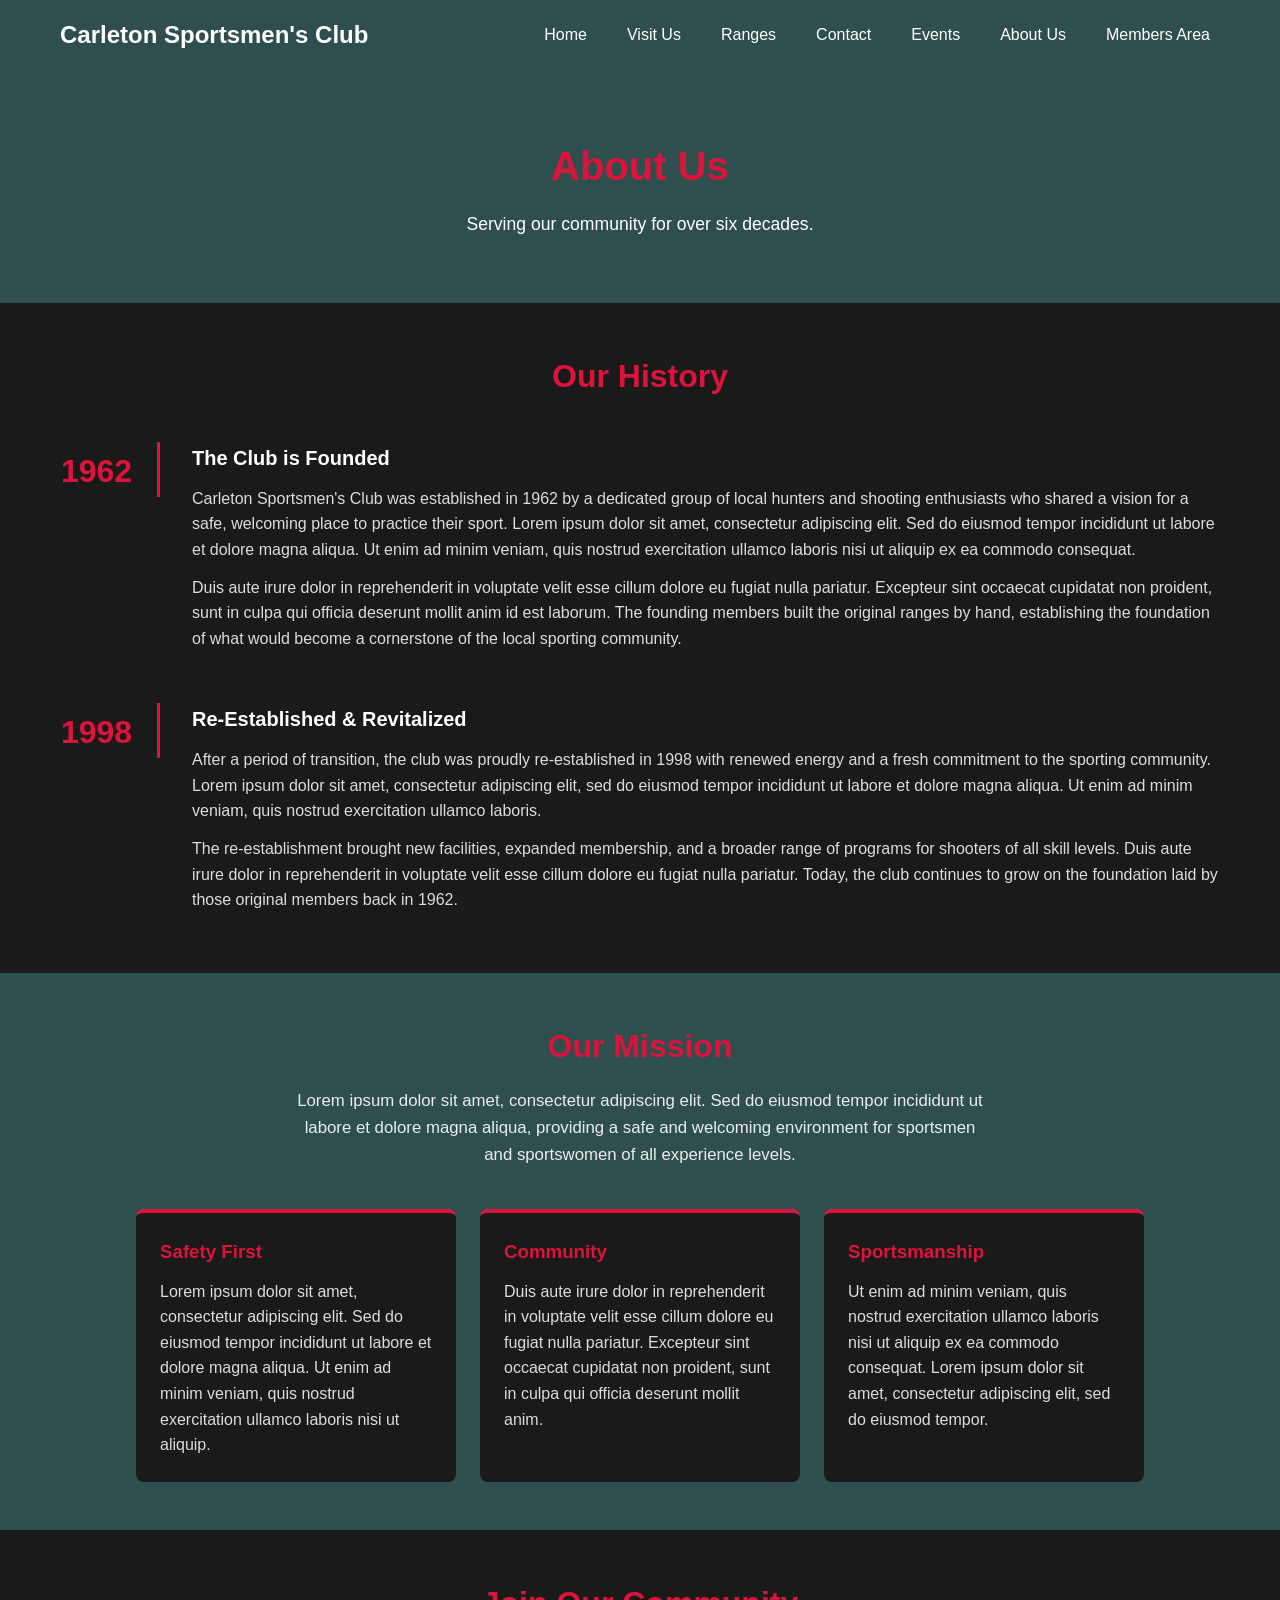
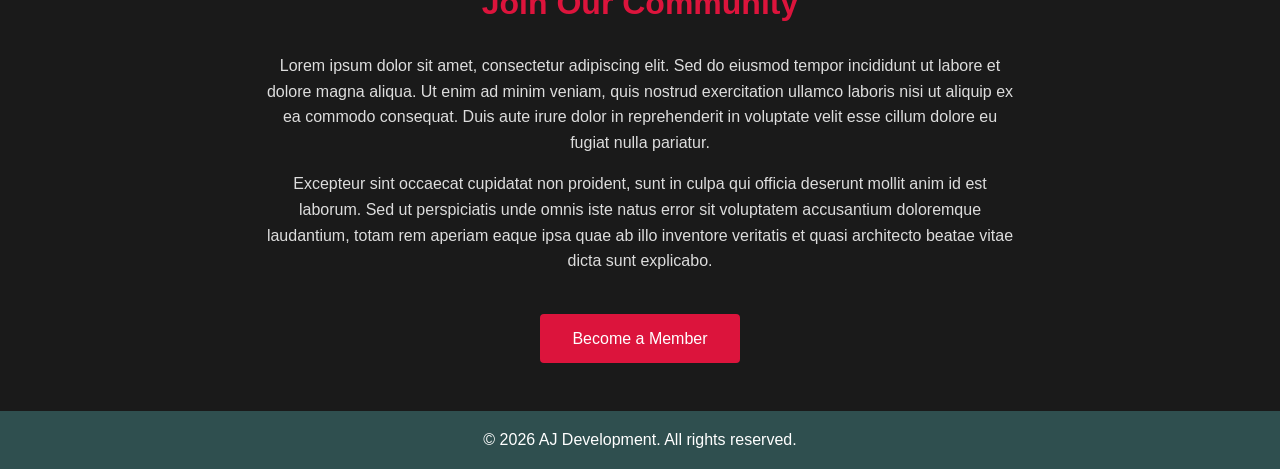
==== about.html @ b00ff653 "Adds About_Us page" ====
<!DOCTYPE html>
<html lang="en">
<head>
    <meta charset="UTF-8">
    <meta name="viewport" content="width=device-width, initial-scale=1.0">
    <title>Carleton Sportsmen's Club - About Us</title>
    <link rel="stylesheet" href="styles.css">
</head>
<body>
    <header>
        <nav>
            <div class="container">
                <h1><a href="index.html">Carleton Sportsmen's Club</a></h1>
                <button class="hamburger" aria-label="Toggle menu">
                    <span></span>
                    <span></span>
                    <span></span>
                </button>
                <ul>
                    <li><a href="index.html">Home</a></li>
                    <li><a href="index.html#visit">Visit Us</a></li>
                    <li><a href="index.html#ranges">Ranges</a></li>
                    <li><a href="index.html#contact">Contact</a></li>
                    <li><a href="events.html">Events</a></li>
                    <li><a href="about.html">About Us</a></li>
                    <li><a href="members.html">Members Area</a></li>
                </ul>
            </div>
        </nav>
    </header>

    <main>
        <section class="about-page-hero">
            <div class="container">
                <h2>About Us</h2>
                <p>Serving our community for over six decades.</p>
            </div>
        </section>

        <section class="about-page-history">
            <div class="container">
                <h2>Our History</h2>
                <div class="about-page-timeline">
                    <div class="timeline-entry">
                        <div class="timeline-year">1962</div>
                        <div class="timeline-content">
                            <h3>The Club is Founded</h3>
                            <p>Carleton Sportsmen's Club was established in 1962 by a dedicated group of local hunters and shooting enthusiasts who shared a vision for a safe, welcoming place to practice their sport. Lorem ipsum dolor sit amet, consectetur adipiscing elit. Sed do eiusmod tempor incididunt ut labore et dolore magna aliqua. Ut enim ad minim veniam, quis nostrud exercitation ullamco laboris nisi ut aliquip ex ea commodo consequat.</p>
                            <p>Duis aute irure dolor in reprehenderit in voluptate velit esse cillum dolore eu fugiat nulla pariatur. Excepteur sint occaecat cupidatat non proident, sunt in culpa qui officia deserunt mollit anim id est laborum. The founding members built the original ranges by hand, establishing the foundation of what would become a cornerstone of the local sporting community.</p>
                        </div>
                    </div>
                    <div class="timeline-entry">
                        <div class="timeline-year">1998</div>
                        <div class="timeline-content">
                            <h3>Re-Established &amp; Revitalized</h3>
                            <p>After a period of transition, the club was proudly re-established in 1998 with renewed energy and a fresh commitment to the sporting community. Lorem ipsum dolor sit amet, consectetur adipiscing elit, sed do eiusmod tempor incididunt ut labore et dolore magna aliqua. Ut enim ad minim veniam, quis nostrud exercitation ullamco laboris.</p>
                            <p>The re-establishment brought new facilities, expanded membership, and a broader range of programs for shooters of all skill levels. Duis aute irure dolor in reprehenderit in voluptate velit esse cillum dolore eu fugiat nulla pariatur. Today, the club continues to grow on the foundation laid by those original members back in 1962.</p>
                        </div>
                    </div>
                </div>
            </div>
        </section>

        <section class="about-page-mission">
            <div class="container">
                <h2>Our Mission</h2>
                <p class="about-page-lead">Lorem ipsum dolor sit amet, consectetur adipiscing elit. Sed do eiusmod tempor incididunt ut labore et dolore magna aliqua, providing a safe and welcoming environment for sportsmen and sportswomen of all experience levels.</p>
                <div class="about-page-values">
                    <div class="value-card">
                        <h3>Safety First</h3>
                        <p>Lorem ipsum dolor sit amet, consectetur adipiscing elit. Sed do eiusmod tempor incididunt ut labore et dolore magna aliqua. Ut enim ad minim veniam, quis nostrud exercitation ullamco laboris nisi ut aliquip.</p>
                    </div>
                    <div class="value-card">
                        <h3>Community</h3>
                        <p>Duis aute irure dolor in reprehenderit in voluptate velit esse cillum dolore eu fugiat nulla pariatur. Excepteur sint occaecat cupidatat non proident, sunt in culpa qui officia deserunt mollit anim.</p>
                    </div>
                    <div class="value-card">
                        <h3>Sportsmanship</h3>
                        <p>Ut enim ad minim veniam, quis nostrud exercitation ullamco laboris nisi ut aliquip ex ea commodo consequat. Lorem ipsum dolor sit amet, consectetur adipiscing elit, sed do eiusmod tempor.</p>
                    </div>
                </div>
            </div>
        </section>

        <section class="about-page-community">
            <div class="container">
                <h2>Join Our Community</h2>
                <p>Lorem ipsum dolor sit amet, consectetur adipiscing elit. Sed do eiusmod tempor incididunt ut labore et dolore magna aliqua. Ut enim ad minim veniam, quis nostrud exercitation ullamco laboris nisi ut aliquip ex ea commodo consequat. Duis aute irure dolor in reprehenderit in voluptate velit esse cillum dolore eu fugiat nulla pariatur.</p>
                <p>Excepteur sint occaecat cupidatat non proident, sunt in culpa qui officia deserunt mollit anim id est laborum. Sed ut perspiciatis unde omnis iste natus error sit voluptatem accusantium doloremque laudantium, totam rem aperiam eaque ipsa quae ab illo inventore veritatis et quasi architecto beatae vitae dicta sunt explicabo.</p>
                <a href="members.html" class="about-page-cta">Become a Member</a>
            </div>
        </section>
    </main>

    <footer>
        <div class="container">
            <p>&copy; 2026 AJ Development. All rights reserved.</p>
        </div>
    </footer>

    <script src="script.js"></script>
</body>
</html>
---- styles.css ----
/* CSS Variables for Theme Colors */
:root {
    --color-primary: #dc143c;
    --color-dark-bg: #1a1a1a;
    --color-secondary-bg: #2f4f4f;
    --color-text-light: #ffffff;
    --color-text-dark: #333333;
    --color-border: #555;
    --color-border-light: #ccc;
    --color-dark: #000;
    --color-dark-hover: #b22222;
}

/* Reset and base styles */
* {
    margin: 0;
    padding: 0;
    box-sizing: border-box;
}

body {
    font-family: Arial, sans-serif;
    line-height: 1.6;
    color: var(--color-text-light);
    background-color: var(--color-dark-bg);
}

.container {
    max-width: 1200px;
    margin: 0 auto;
    padding: 0 20px;
}

/* Header and Navigation */
header {
    background-color: var(--color-secondary-bg);
    color: var(--color-text-light);
    padding: 1rem 0;
}

nav .container {
    display: flex;
    justify-content: space-between;
    align-items: center;
}

nav h1 {
    font-size: 1.5rem;
}

nav h1 a {
    color: var(--color-text-light);
    text-decoration: none;
}

.hamburger {
    display: none;
    flex-direction: column;
    background: none;
    border: none;
    cursor: pointer;
    padding: 5px;
}

.hamburger span {
    width: 25px;
    height: 3px;
    background-color: var(--color-text-light);
    margin: 3px 0;
    transition: 0.3s;
}

nav ul {
    list-style: none;
    display: flex;
}

nav ul li {
    margin-left: 20px;
}

nav ul li a {
    color: var(--color-text-light);
    text-decoration: none;
    padding: 5px 10px;
    transition: background-color 0.3s;
    border-radius: 15px;
}

nav ul li a:hover {
    background-color: var(--color-primary);
}

/* Hero Section */
.hero {
    overflow: hidden;
    padding: 0;
    text-align: center;
    color: var(--color-text-light);
}

.hero h2 {
    font-size: 2rem;
    margin-bottom: 0.5rem;
}

.hero h3 {
    font-size: 1.5rem;
    margin-bottom: 1rem;
}

.hero p {
    margin-bottom: 1rem;
}

.hero-image {
    display: block;
    width: 100vw;
    max-width: none;
    margin-left: 50%;
    transform: translateX(-50%);
    height: 80vh;
    object-fit: cover;
}

@media (max-width: 768px) {
    .hero-image {
        height: 280px;
    }
}

/* About Section */
.about {
    padding: 2rem 0;
    text-align: center;
    background-color: var(--color-dark-bg);
}

.about h2 {
    margin-bottom: 1rem;
    color: var(--color-primary);
}

.about p {
    margin-bottom: 1rem;
}

.about-images {
    display: flex;
    justify-content: center;
    gap: 20px;
    margin-top: 1rem;
}

.about-images img {
    width: 200px;
    height: 200px;
    object-fit: cover;
    border-radius: 50%;
}

/* Visit Section */
.location {
    padding: 2rem 0;
}

.location h2 {
    text-align: center;
    margin-bottom: 2rem;
    color: var(--color-primary);
}

.location-row {
    display: flex;
    align-items: stretch;
    gap: 20px;
}

.location-text,
.location-map {
    flex: 1;
}

.location-text {
    display: flex;
    flex-direction: column;
    justify-content: center;
    color: var(--color-text-light);
    padding: 20px;
}

.location-text p {
    margin: 0;
    line-height: 1.5;
}

.location-text img {
    width: 100%;
    height: auto;
    border-radius: 8px;
}

.location-map {
    height: 320px;
    border-radius: 8px;
    overflow: hidden;
    background-color: var(--color-dark);
}

.location-map iframe {
    display: block;
    width: 100%;
    height: 100%;
    border: 0;
}

@media (max-width: 768px) {
    .location-map {
        height: 260px;
    }
}

/* Leagues Section */
.leagues {
    background-color: var(--color-secondary-bg);
    padding: 2rem 0;
    text-align: center;
    color: var(--color-text-light);
}

.leagues h2 {
    margin-bottom: 1rem;
}

.leagues p {
    margin-bottom: 1rem;
}

.leagues img {
    max-width: 100%;
    height: auto;
}

/* Ranges Section */
.ranges {
    padding: 2rem 0;
    background-color: var(--color-dark-bg);
}

.ranges .container {
    max-width: 1200px;
}

.ranges h2 {
    text-align: center;
    color: var(--color-primary);
}

.range-subtitle {
    margin-bottom: 2rem;
}

.range-item {
    display: flex;
    align-items: center;
    margin-bottom: 0rem;
    gap: 20px;
}

.range-item.flipped {
    flex-direction: row-reverse;
}

.range-item img {
    width: 600px;
    height: 400px;
    object-fit: cover;
}

.range-text {
    width: 50%;
    padding: 0 20px;
}

.range-text h3 {
    margin-bottom: 0.5rem;
    color: var(--color-primary);
}

.range-text p {
    color: var(--color-text-light);
    margin-bottom: 0.75rem;
}

.hours-list {
    list-style: disc inside;
    margin: 0;
    padding-left: 1rem;
    color: var(--color-text-light);
}

.hours-list li {
    margin-bottom: 0.25rem;
}

/* Events Section */
.events {
    background-color: var(--color-secondary-bg);
    padding: 2rem 0;
    color: var(--color-text-light);
}

.events .container {
    max-width: 1200px;
}

.events h2 {
    text-align: center;
    margin-bottom: 2rem;
    color: var(--color-primary);
}

.event-card {
    display: flex;
    align-items: center;
    margin-bottom: 2rem;
    gap: 20px;
    background-color: var(--color-dark-bg);
    padding: 20px;
    border-radius: 8px;
}

.event-card img {
    width: 400px;
    height: 400px;
    object-fit: cover;
    border-radius: 8px;
}

.event-details {
    flex: 1;
}

.event-details h3 {
    margin-bottom: 0.5rem;
    color: var(--color-primary);
}

.event-details p {
    margin-bottom: 1rem;
    color: var(--color-text-light);
}

.event-details ul {
    list-style: disc inside;
    margin: 0;
    padding-left: 1rem;
    color: var(--color-text-light);
}

.event-details li {
    margin-bottom: 0.25rem;
}

/* Contact Section */
.contact {
    padding: 2rem 0;
    background-color: var(--color-dark-bg);
}

.contact .container {
    max-width: 1200px;
}

.contact h2 {
    text-align: center;
    margin-bottom: 2rem;
    color: var(--color-primary);
}

.contact-table {
    width: 100%;
    border-collapse: collapse;
    background-color: var(--color-secondary-bg);
    color: var(--color-text-light);
    margin-bottom: 2rem;
}

.contact-table th, .contact-table td {
    padding: 12px;
    text-align: left;
    border-bottom: 1px solid var(--color-border);
}

.contact-table th {
    background-color: var(--color-primary);
    color: var(--color-text-light);
}

.contact p {
    text-align: center;
    margin-bottom: 0.5rem;
    color: var(--color-text-light);
}

.contact a {
    color: var(--color-primary);
    text-decoration: none;
}

.contact a:hover {
    text-decoration: underline;
}

/* Footer */
footer {
    background-color: var(--color-secondary-bg);
    color: var(--color-text-light);
    text-align: center;
    padding: 1rem 0;
}

/* Login Section */
.login {
    padding: 2rem 0;
    background-color: var(--color-dark-bg);
    text-align: center;
}

.login h2 {
    margin-bottom: 1rem;
    color: var(--color-primary);
}

.login p {
    margin-bottom: 1rem;
    color: var(--color-text-light);
}

.login form {
    max-width: 400px;
    margin: 0 auto;
    display: flex;
    flex-direction: column;
    gap: 10px;
}

.login label {
    text-align: left;
    color: var(--color-text-light);
}

.login input {
    padding: 10px;
    border: 1px solid var(--color-border-light);
    border-radius: 4px;
}

.login button {
    padding: 10px;
    background-color: var(--color-primary);
    color: var(--color-text-light);
    border: none;
    border-radius: 4px;
    cursor: pointer;
}

.login button:hover {
    background-color: var(--color-dark-hover);
}

/* Calendar Section */
.calendar-section {
    padding: 2rem 0;
    background-color: var(--color-secondary-bg);
    color: var(--color-text-light);
    text-align: center;
}

.calendar-section h2 {
    margin-bottom: 1rem;
    color: var(--color-primary);
}

.calendar-embed {
    width: 100%;
    min-height: 520px;
    border: 0;
    border-radius: 8px;
}

/* Member Info Section */
.member-info {
    padding: 2rem 0;
    background-color: var(--color-secondary-bg);
}

.member-info .container {
    max-width: 1200px;
}

.member-info h2 {
    text-align: center;
    margin-bottom: 2rem;
    color: var(--color-text-light);
}

.info-item {
    margin-bottom: 2rem;
    text-align: center;
}

.info-item h3 {
    margin-bottom: 0.5rem;
    color: var(--color-primary);
}

.info-item p {
    margin-bottom: 1rem;
    color: var(--color-text-light);
}

.info-item img {
    max-width: 100%;
    height: auto;
}

/* About Us Page */
.about-page-hero {
    padding: 4rem 0;
    text-align: center;
    background-color: var(--color-secondary-bg);
}

.about-page-hero h2 {
    font-size: 2.5rem;
    color: var(--color-primary);
    margin-bottom: 0.75rem;
}

.about-page-hero p {
    font-size: 1.1rem;
    color: var(--color-text-light);
}

.about-page-history {
    padding: 3rem 0;
    background-color: var(--color-dark-bg);
}

.about-page-history h2 {
    text-align: center;
    color: var(--color-primary);
    margin-bottom: 2.5rem;
    font-size: 2rem;
}

.about-page-timeline {
    display: flex;
    flex-direction: column;
    gap: 2.5rem;
}

.timeline-entry {
    display: flex;
    gap: 2rem;
    align-items: flex-start;
}

.timeline-year {
    flex-shrink: 0;
    width: 100px;
    font-size: 2rem;
    font-weight: bold;
    color: var(--color-primary);
    text-align: center;
    padding-top: 0.25rem;
    border-right: 3px solid var(--color-primary);
    padding-right: 1.5rem;
}

.timeline-content {
    flex: 1;
}

.timeline-content h3 {
    color: var(--color-text-light);
    margin-bottom: 0.75rem;
    font-size: 1.25rem;
}

.timeline-content p {
    color: var(--color-text-light);
    margin-bottom: 0.75rem;
    opacity: 0.85;
}

.about-page-mission {
    padding: 3rem 0;
    background-color: var(--color-secondary-bg);
    text-align: center;
}

.about-page-mission h2 {
    color: var(--color-primary);
    margin-bottom: 1rem;
    font-size: 2rem;
}

.about-page-lead {
    max-width: 700px;
    margin: 0 auto 2.5rem;
    color: var(--color-text-light);
    font-size: 1.05rem;
    opacity: 0.9;
}

.about-page-values {
    display: flex;
    gap: 1.5rem;
    justify-content: center;
}

.value-card {
    flex: 1;
    max-width: 320px;
    background-color: var(--color-dark-bg);
    padding: 1.5rem;
    border-radius: 8px;
    border-top: 4px solid var(--color-primary);
    text-align: left;
}

.value-card h3 {
    color: var(--color-primary);
    margin-bottom: 0.75rem;
}

.value-card p {
    color: var(--color-text-light);
    opacity: 0.85;
}

.about-page-community {
    padding: 3rem 0;
    background-color: var(--color-dark-bg);
    text-align: center;
}

.about-page-community h2 {
    color: var(--color-primary);
    margin-bottom: 1.5rem;
    font-size: 2rem;
}

.about-page-community p {
    max-width: 750px;
    margin: 0 auto 1rem;
    color: var(--color-text-light);
    opacity: 0.85;
}

.about-page-cta {
    display: inline-block;
    margin-top: 1.5rem;
    padding: 0.75rem 2rem;
    background-color: var(--color-primary);
    color: var(--color-text-light);
    text-decoration: none;
    border-radius: 4px;
    font-size: 1rem;
    transition: background-color 0.3s;
}

.about-page-cta:hover {
    background-color: var(--color-dark-hover);
}

@media (max-width: 768px) {
    .timeline-entry {
        flex-direction: column;
        gap: 0.75rem;
    }

    .timeline-year {
        width: auto;
        border-right: none;
        border-bottom: 3px solid var(--color-primary);
        padding-right: 0;
        padding-bottom: 0.5rem;
        text-align: left;
    }

    .about-page-values {
        flex-direction: column;
        align-items: center;
    }

    .value-card {
        max-width: 100%;
    }
}

/* Responsive Design */
@media (max-width: 768px) {
    nav .container {
        position: relative;
    }

    .hamburger {
        display: flex;
    }

    nav ul {
        position: absolute;
        top: 100%;
        left: 0;
        width: 100%;
        background-color: var(--color-secondary-bg);
        flex-direction: column;
        display: none;
        padding: 1rem 0;
        z-index: 10;
    }

    nav ul.show {
        display: flex;
    }

    nav ul li {
        margin: 0;
        text-align: center;
    }

    nav ul li a {
        display: block;
        padding: 10px;
    }

    .about-images {
        flex-direction: column;
        align-items: center;
    }

    .location-row {
        flex-direction: column;
    }

    .range-item {
        flex-direction: column;
        margin-bottom: 3rem;
    }

    .range-item.flipped {
        flex-direction: column;
    }

    .range-item img,
    .range-text {
        width: 100%;
    }

    .range-text {
        padding: 10px 0;
    }

    .event-card {
        flex-direction: column;
        text-align: center;
    }

    .event-card img {
        width: 100%;
        max-width: 400px;
        height: 400px;
    }
}
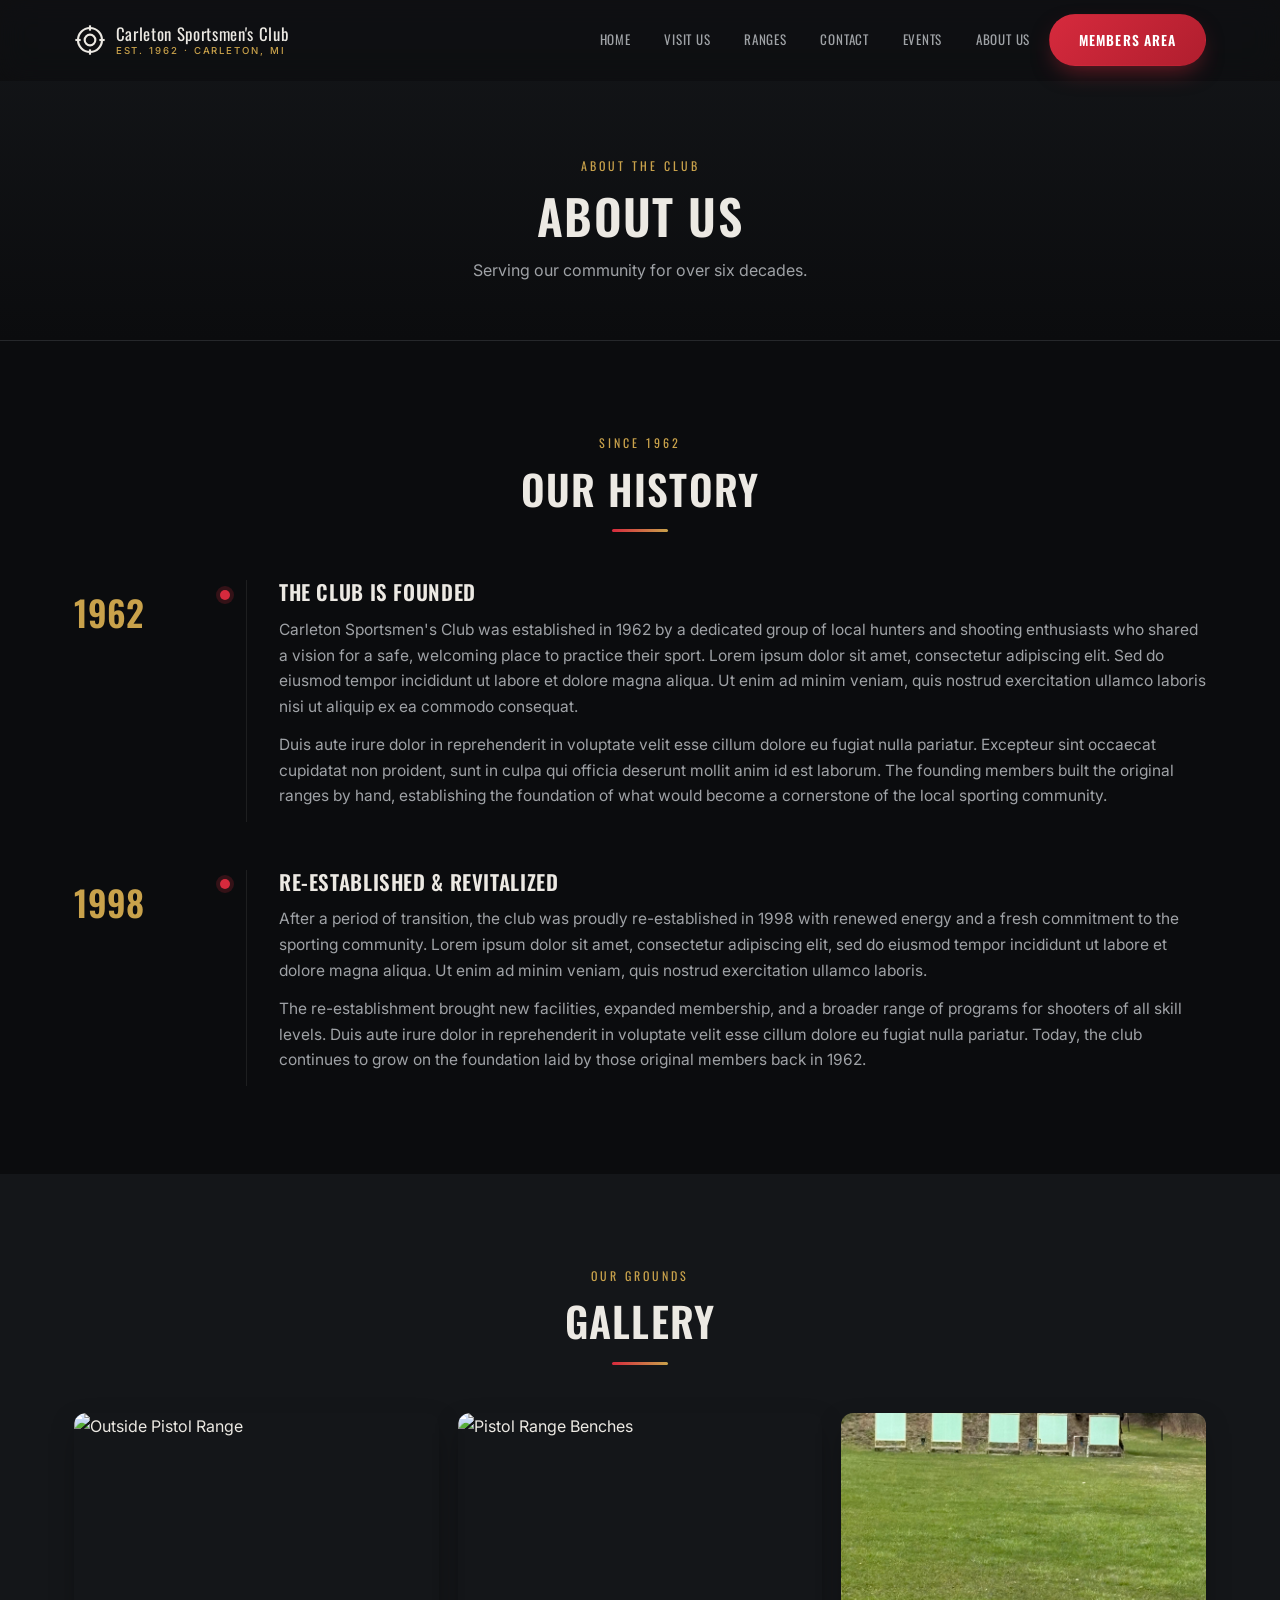
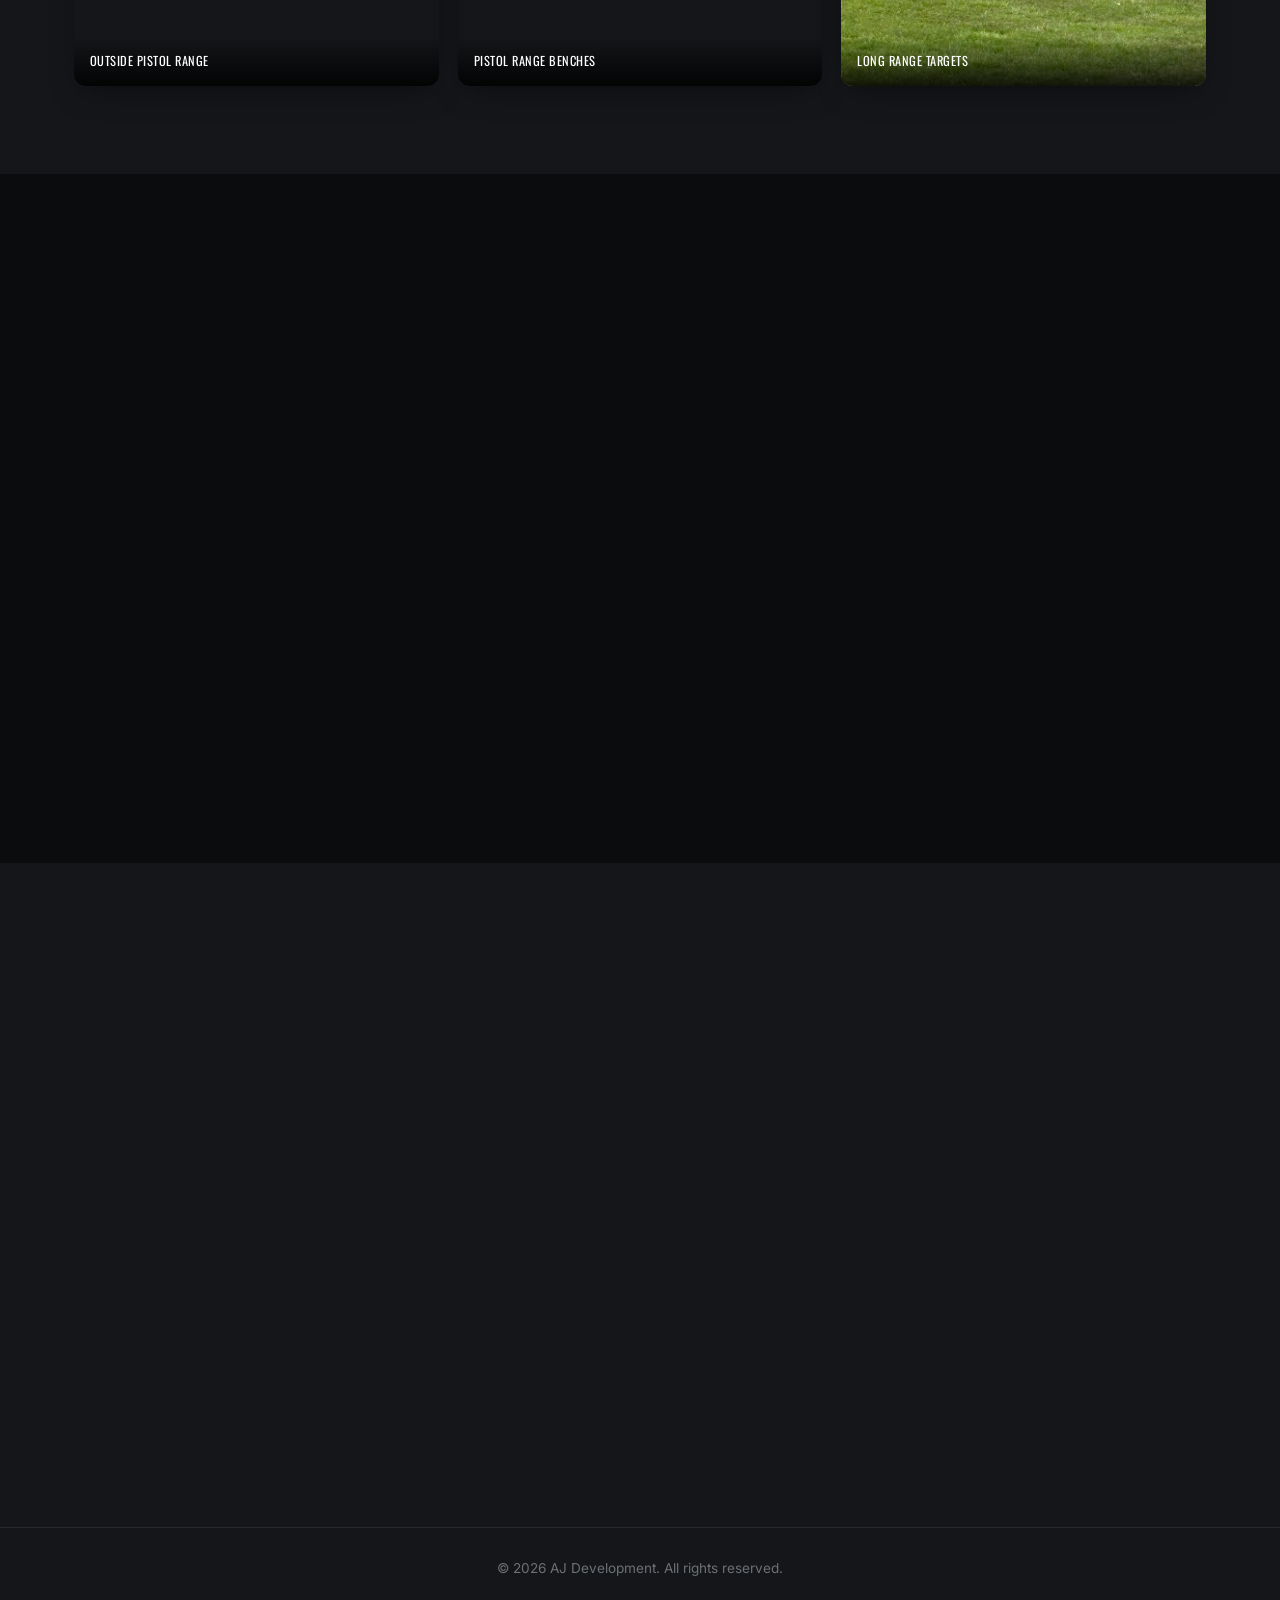
==== commit 49778e1e: "Revamp" ====
--- a/about.html
+++ b/about.html
@@ -4,13 +4,20 @@
     <meta charset="UTF-8">
     <meta name="viewport" content="width=device-width, initial-scale=1.0">
     <title>Carleton Sportsmen's Club - About Us</title>
+    <link rel="icon" href="data:image/svg+xml,%3Csvg xmlns='http://www.w3.org/2000/svg' viewBox='0 0 24 24' fill='none' stroke='%23c9a24b' stroke-width='2'%3E%3Ccircle cx='12' cy='12' r='9'/%3E%3Ccircle cx='12' cy='12' r='4'/%3E%3Cline x1='12' y1='1' x2='12' y2='5'/%3E%3Cline x1='12' y1='19' x2='12' y2='23'/%3E%3Cline x1='1' y1='12' x2='5' y2='12'/%3E%3Cline x1='19' y1='12' x2='23' y2='12'/%3E%3C/svg%3E">
+    <link rel="preconnect" href="https://fonts.googleapis.com">
+    <link rel="preconnect" href="https://fonts.gstatic.com" crossorigin>
+    <link href="https://fonts.googleapis.com/css2?family=Oswald:wght@500;600;700&family=Inter:wght@400;500;600&display=swap" rel="stylesheet">
     <link rel="stylesheet" href="styles.css">
 </head>
 <body>
     <header>
         <nav>
             <div class="container">
-                <h1><a href="index.html">Carleton Sportsmen's Club</a></h1>
+                <a class="brand" href="index.html">
+                    <svg viewBox="0 0 24 24" fill="none" stroke="currentColor" stroke-width="1.6"><circle cx="12" cy="12" r="9"/><circle cx="12" cy="12" r="4"/><line x1="12" y1="1" x2="12" y2="5"/><line x1="12" y1="19" x2="12" y2="23"/><line x1="1" y1="12" x2="5" y2="12"/><line x1="19" y1="12" x2="23" y2="12"/></svg>
+                    <span class="brand-text">Carleton Sportsmen's Club<small>Est. 1962 &middot; Carleton, MI</small></span>
+                </a>
                 <button class="hamburger" aria-label="Toggle menu">
                     <span></span>
                     <span></span>
@@ -23,25 +30,31 @@
                     <li><a href="index.html#contact">Contact</a></li>
                     <li><a href="events.html">Events</a></li>
                     <li><a href="about.html">About Us</a></li>
-                    <li><a href="members.html">Members Area</a></li>
+                    <li><a href="members.html" class="btn btn--primary">Members Area</a></li>
                 </ul>
             </div>
         </nav>
+        <div class="nav-backdrop"></div>
     </header>
 
     <main>
-        <section class="about-page-hero">
+        <section class="page-hero">
             <div class="container">
+                <span class="eyebrow">About The Club</span>
                 <h2>About Us</h2>
                 <p>Serving our community for over six decades.</p>
             </div>
         </section>
 
-        <section class="about-page-history">
+        <section class="section">
             <div class="container">
-                <h2>Our History</h2>
-                <div class="about-page-timeline">
-                    <div class="timeline-entry">
+                <div class="section-head reveal">
+                    <span class="eyebrow">Since 1962</span>
+                    <h2>Our History</h2>
+                    <div class="rule"></div>
+                </div>
+                <div class="timeline">
+                    <div class="timeline-entry reveal">
                         <div class="timeline-year">1962</div>
                         <div class="timeline-content">
                             <h3>The Club is Founded</h3>
@@ -49,7 +62,7 @@
                             <p>Duis aute irure dolor in reprehenderit in voluptate velit esse cillum dolore eu fugiat nulla pariatur. Excepteur sint occaecat cupidatat non proident, sunt in culpa qui officia deserunt mollit anim id est laborum. The founding members built the original ranges by hand, establishing the foundation of what would become a cornerstone of the local sporting community.</p>
                         </div>
                     </div>
-                    <div class="timeline-entry">
+                    <div class="timeline-entry reveal">
                         <div class="timeline-year">1998</div>
                         <div class="timeline-content">
                             <h3>Re-Established &amp; Revitalized</h3>
@@ -61,11 +74,39 @@
             </div>
         </section>
 
-        <section class="about-page-mission">
+        <section class="section section--alt">
             <div class="container">
-                <h2>Our Mission</h2>
-                <p class="about-page-lead">Lorem ipsum dolor sit amet, consectetur adipiscing elit. Sed do eiusmod tempor incididunt ut labore et dolore magna aliqua, providing a safe and welcoming environment for sportsmen and sportswomen of all experience levels.</p>
-                <div class="about-page-values">
+                <div class="section-head reveal">
+                    <span class="eyebrow">Our Grounds</span>
+                    <h2>Gallery</h2>
+                    <div class="rule"></div>
+                </div>
+                <div class="gallery-grid reveal">
+                    <div class="gallery-item">
+                        <img src="Images/OutsidePistolRange.jpeg" alt="Outside Pistol Range">
+                        <span class="cap">Outside Pistol Range</span>
+                    </div>
+                    <div class="gallery-item">
+                        <img src="Images/PistolRangeBenches.jpeg" alt="Pistol Range Benches">
+                        <span class="cap">Pistol Range Benches</span>
+                    </div>
+                    <div class="gallery-item">
+                        <img src="Images/LongRangeTargets.jpeg" alt="Long Range Targets">
+                        <span class="cap">Long Range Targets</span>
+                    </div>
+                </div>
+            </div>
+        </section>
+
+        <section class="section">
+            <div class="container">
+                <div class="section-head reveal">
+                    <span class="eyebrow">What We Stand For</span>
+                    <h2>Our Mission</h2>
+                    <div class="rule"></div>
+                </div>
+                <p class="about-lead reveal">Lorem ipsum dolor sit amet, consectetur adipiscing elit. Sed do eiusmod tempor incididunt ut labore et dolore magna aliqua, providing a safe and welcoming environment for sportsmen and sportswomen of all experience levels.</p>
+                <div class="values-grid reveal">
                     <div class="value-card">
                         <h3>Safety First</h3>
                         <p>Lorem ipsum dolor sit amet, consectetur adipiscing elit. Sed do eiusmod tempor incididunt ut labore et dolore magna aliqua. Ut enim ad minim veniam, quis nostrud exercitation ullamco laboris nisi ut aliquip.</p>
@@ -82,12 +123,14 @@
             </div>
         </section>
 
-        <section class="about-page-community">
+        <section class="section section--alt">
             <div class="container">
-                <h2>Join Our Community</h2>
-                <p>Lorem ipsum dolor sit amet, consectetur adipiscing elit. Sed do eiusmod tempor incididunt ut labore et dolore magna aliqua. Ut enim ad minim veniam, quis nostrud exercitation ullamco laboris nisi ut aliquip ex ea commodo consequat. Duis aute irure dolor in reprehenderit in voluptate velit esse cillum dolore eu fugiat nulla pariatur.</p>
-                <p>Excepteur sint occaecat cupidatat non proident, sunt in culpa qui officia deserunt mollit anim id est laborum. Sed ut perspiciatis unde omnis iste natus error sit voluptatem accusantium doloremque laudantium, totam rem aperiam eaque ipsa quae ab illo inventore veritatis et quasi architecto beatae vitae dicta sunt explicabo.</p>
-                <a href="members.html" class="about-page-cta">Become a Member</a>
+                <div class="cta-banner reveal">
+                    <h2 style="margin-bottom:1rem; font-size:1.8rem;">Join Our Community</h2>
+                    <p>Lorem ipsum dolor sit amet, consectetur adipiscing elit. Sed do eiusmod tempor incididunt ut labore et dolore magna aliqua. Ut enim ad minim veniam, quis nostrud exercitation ullamco laboris nisi ut aliquip ex ea commodo consequat. Duis aute irure dolor in reprehenderit in voluptate velit esse cillum dolore eu fugiat nulla pariatur.</p>
+                    <p>Excepteur sint occaecat cupidatat non proident, sunt in culpa qui officia deserunt mollit anim id est laborum. Sed ut perspiciatis unde omnis iste natus error sit voluptatem accusantium doloremque laudantium, totam rem aperiam eaque ipsa quae ab illo inventore veritatis et quasi architecto beatae vitae dicta sunt explicabo.</p>
+                    <a href="members.html" class="btn btn--primary">Become a Member</a>
+                </div>
             </div>
         </section>
     </main>
@@ -98,6 +141,10 @@
         </div>
     </footer>
 
+    <button class="to-top" aria-label="Back to top">
+        <svg viewBox="0 0 24 24" fill="none" stroke="currentColor" stroke-width="2"><path d="M12 19V5"/><path d="M5 12l7-7 7 7"/></svg>
+    </button>
+
     <script src="script.js"></script>
 </body>
 </html>
--- a/styles.css
+++ b/styles.css
@@ -1,777 +1,1269 @@
-/* CSS Variables for Theme Colors */
+/* ============================================================
+   Carleton Sportsmen's Club — Design System
+   ============================================================ */
+
 :root {
-    --color-primary: #dc143c;
-    --color-dark-bg: #1a1a1a;
-    --color-secondary-bg: #2f4f4f;
-    --color-text-light: #ffffff;
-    --color-text-dark: #333333;
-    --color-border: #555;
-    --color-border-light: #ccc;
-    --color-dark: #000;
-    --color-dark-hover: #b22222;
-}
-
-/* Reset and base styles */
+  /* Surfaces */
+  --ink: #0b0c0e;
+  --ink-soft: #141619;
+  --ink-elev: #1b1e22;
+  --ink-elev-2: #22262b;
+  --line: rgba(255, 255, 255, 0.08);
+  --line-strong: rgba(255, 255, 255, 0.16);
+
+  /* Text */
+  --text: #ece9e3;
+  --text-dim: #9fa2a6;
+  --text-faint: #6c7074;
+
+  /* Brand */
+  --crimson: #b01e2e;
+  --crimson-bright: #d62a3d;
+  --crimson-dim: #7a1420;
+  --brass: #c9a24b;
+  --brass-bright: #e0bd6b;
+
+  /* Elements */
+  --radius-sm: 6px;
+  --radius: 12px;
+  --radius-lg: 20px;
+  --shadow: 0 10px 30px -10px rgba(0, 0, 0, 0.5);
+  --shadow-lg: 0 25px 60px -20px rgba(0, 0, 0, 0.6);
+  --ease: cubic-bezier(0.22, 1, 0.36, 1);
+}
+
+/* ============================================================
+   Reset & Base
+   ============================================================ */
+
 * {
-    margin: 0;
-    padding: 0;
-    box-sizing: border-box;
+  margin: 0;
+  padding: 0;
+  box-sizing: border-box;
+}
+
+html {
+  scroll-behavior: smooth;
+  scroll-padding-top: 90px;
 }
 
 body {
-    font-family: Arial, sans-serif;
-    line-height: 1.6;
-    color: var(--color-text-light);
-    background-color: var(--color-dark-bg);
+  font-family: "Inter", "Segoe UI", Arial, sans-serif;
+  line-height: 1.65;
+  color: var(--text);
+  background-color: var(--ink);
+  -webkit-font-smoothing: antialiased;
+}
+
+h1, h2, h3, h4 {
+  font-family: "Oswald", "Arial Narrow", Arial, sans-serif;
+  text-transform: uppercase;
+  letter-spacing: 0.03em;
+  line-height: 1.15;
+  font-weight: 600;
+}
+
+a {
+  color: inherit;
+}
+
+img {
+  max-width: 100%;
+  display: block;
+}
+
+ul {
+  list-style: none;
 }
 
 .container {
-    max-width: 1200px;
-    margin: 0 auto;
-    padding: 0 20px;
-}
-
-/* Header and Navigation */
+  max-width: 1180px;
+  margin: 0 auto;
+  padding: 0 24px;
+}
+
+/* Section rhythm */
+.section {
+  padding: 5.5rem 0;
+}
+
+.section--alt {
+  background-color: var(--ink-soft);
+}
+
+.section-head {
+  margin-bottom: 3rem;
+  text-align: center;
+}
+
+.eyebrow {
+  display: inline-block;
+  font-family: "Oswald", sans-serif;
+  text-transform: uppercase;
+  letter-spacing: 0.25em;
+  font-size: 0.75rem;
+  color: var(--brass);
+  margin-bottom: 0.75rem;
+}
+
+.section-head h2 {
+  font-size: clamp(1.8rem, 3.2vw, 2.6rem);
+  color: var(--text);
+}
+
+.section-head .section-sub {
+  max-width: 640px;
+  margin: 1rem auto 0;
+  color: var(--text-dim);
+  font-size: 1.02rem;
+}
+
+.rule {
+  width: 56px;
+  height: 3px;
+  background: linear-gradient(90deg, var(--crimson-bright), var(--brass));
+  margin: 1.1rem auto 0;
+  border-radius: 2px;
+}
+
+/* Buttons */
+.btn {
+  display: inline-flex;
+  align-items: center;
+  gap: 0.5rem;
+  padding: 0.85rem 1.8rem;
+  border-radius: 999px;
+  font-family: "Oswald", sans-serif;
+  text-transform: uppercase;
+  letter-spacing: 0.08em;
+  font-size: 0.85rem;
+  font-weight: 600;
+  text-decoration: none;
+  border: 1px solid transparent;
+  cursor: pointer;
+  transition: transform 0.25s var(--ease), background-color 0.25s var(--ease), box-shadow 0.25s var(--ease), border-color 0.25s var(--ease);
+}
+
+.btn--primary {
+  background: linear-gradient(135deg, var(--crimson-bright), var(--crimson));
+  color: #fff;
+  box-shadow: 0 10px 25px -8px rgba(214, 42, 61, 0.55);
+}
+
+.btn--primary:hover {
+  transform: translateY(-2px);
+  box-shadow: 0 16px 32px -8px rgba(214, 42, 61, 0.65);
+}
+
+.btn--ghost {
+  background: rgba(255, 255, 255, 0.04);
+  color: var(--text);
+  border-color: var(--line-strong);
+  backdrop-filter: blur(6px);
+}
+
+.btn--ghost:hover {
+  background: rgba(255, 255, 255, 0.09);
+  transform: translateY(-2px);
+}
+
+/* ============================================================
+   Header / Navigation
+   ============================================================ */
+
 header {
-    background-color: var(--color-secondary-bg);
-    color: var(--color-text-light);
-    padding: 1rem 0;
+  position: fixed;
+  top: 0;
+  left: 0;
+  right: 0;
+  z-index: 100;
+  background: rgba(11, 12, 14, 0.55);
+  backdrop-filter: blur(14px) saturate(140%);
+  border-bottom: 1px solid transparent;
+  transition: background-color 0.3s var(--ease), border-color 0.3s var(--ease), padding 0.3s var(--ease);
+  padding: 0.9rem 0;
+}
+
+header.scrolled {
+  background: rgba(11, 12, 14, 0.92);
+  border-bottom-color: var(--line);
+  padding: 0.6rem 0;
 }
 
 nav .container {
-    display: flex;
-    justify-content: space-between;
-    align-items: center;
-}
-
-nav h1 {
-    font-size: 1.5rem;
-}
-
-nav h1 a {
-    color: var(--color-text-light);
-    text-decoration: none;
+  display: flex;
+  justify-content: space-between;
+  align-items: center;
+  gap: 1rem;
+}
+
+.brand {
+  display: flex;
+  align-items: center;
+  gap: 0.6rem;
+  text-decoration: none;
+  color: var(--text);
+}
+
+.brand svg {
+  width: 32px;
+  height: 32px;
+  flex-shrink: 0;
+}
+
+.brand-text {
+  font-family: "Oswald", sans-serif;
+  font-size: 1.05rem;
+  letter-spacing: 0.04em;
+  line-height: 1.2;
+}
+
+.brand-text small {
+  display: block;
+  font-family: "Inter", sans-serif;
+  text-transform: uppercase;
+  letter-spacing: 0.2em;
+  font-size: 0.6rem;
+  color: var(--brass);
+  font-weight: 500;
 }
 
 .hamburger {
+  display: none;
+  flex-direction: column;
+  justify-content: center;
+  gap: 5px;
+  background: none;
+  border: none;
+  cursor: pointer;
+  padding: 8px;
+  z-index: 110;
+}
+
+.hamburger span {
+  width: 24px;
+  height: 2px;
+  background-color: var(--text);
+  transition: transform 0.3s var(--ease), opacity 0.3s var(--ease);
+}
+
+.hamburger.open span:nth-child(1) {
+  transform: translateY(7px) rotate(45deg);
+}
+
+.hamburger.open span:nth-child(2) {
+  opacity: 0;
+}
+
+.hamburger.open span:nth-child(3) {
+  transform: translateY(-7px) rotate(-45deg);
+}
+
+nav ul {
+  display: flex;
+  align-items: center;
+  gap: 0.3rem;
+}
+
+nav ul li a {
+  position: relative;
+  display: inline-block;
+  color: var(--text-dim);
+  text-decoration: none;
+  padding: 0.5rem 0.9rem;
+  font-family: "Oswald", sans-serif;
+  font-size: 0.82rem;
+  text-transform: uppercase;
+  letter-spacing: 0.06em;
+  transition: color 0.25s var(--ease);
+}
+
+nav ul li a::after {
+  content: "";
+  position: absolute;
+  left: 0.9rem;
+  right: 0.9rem;
+  bottom: 0.35rem;
+  height: 2px;
+  background: var(--brass);
+  transform: scaleX(0);
+  transform-origin: left;
+  transition: transform 0.25s var(--ease);
+}
+
+nav ul li a:hover {
+  color: var(--text);
+}
+
+nav ul li a:hover::after {
+  transform: scaleX(1);
+}
+
+nav ul li a.btn--primary {
+  color: #fff;
+}
+
+nav ul li a.btn--primary::after {
+  display: none;
+}
+
+/* ============================================================
+   Hero / Slideshow
+   ============================================================ */
+
+.hero {
+  position: relative;
+  width: 100%;
+  height: 92vh;
+  min-height: 560px;
+  overflow: hidden;
+  color: #fff;
+}
+
+.slideshow {
+  position: absolute;
+  inset: 0;
+}
+
+.slide {
+  position: absolute;
+  inset: 0;
+  opacity: 0;
+  transition: opacity 1.2s ease-in-out;
+}
+
+.slide.active {
+  opacity: 1;
+}
+
+.slide img {
+  width: 100%;
+  height: 100%;
+  object-fit: cover;
+}
+
+.hero::before {
+  content: "";
+  position: absolute;
+  inset: 0;
+  z-index: 1;
+  background:
+    linear-gradient(180deg, rgba(11, 12, 14, 0.55) 0%, rgba(11, 12, 14, 0.35) 40%, rgba(11, 12, 14, 0.85) 100%);
+}
+
+.hero-content {
+  position: relative;
+  z-index: 2;
+  height: 100%;
+  display: flex;
+  flex-direction: column;
+  align-items: center;
+  justify-content: center;
+  text-align: center;
+  padding: 0 24px;
+}
+
+.hero-content .eyebrow {
+  color: var(--brass-bright);
+}
+
+.hero-content h1 {
+  font-size: clamp(2.4rem, 6vw, 4.5rem);
+  text-shadow: 0 8px 30px rgba(0, 0, 0, 0.5);
+  margin-bottom: 0.9rem;
+}
+
+.hero-content p {
+  max-width: 560px;
+  font-size: 1.1rem;
+  color: rgba(255, 255, 255, 0.85);
+  margin-bottom: 2rem;
+}
+
+.hero-actions {
+  display: flex;
+  gap: 1rem;
+  flex-wrap: wrap;
+  justify-content: center;
+}
+
+.slideshow-dots {
+  position: absolute;
+  bottom: 28px;
+  left: 50%;
+  transform: translateX(-50%);
+  display: flex;
+  gap: 10px;
+  z-index: 2;
+}
+
+.dot {
+  width: 9px;
+  height: 9px;
+  border-radius: 50%;
+  background-color: rgba(255, 255, 255, 0.35);
+  border: none;
+  cursor: pointer;
+  transition: background-color 0.3s var(--ease), transform 0.3s var(--ease);
+  padding: 0;
+}
+
+.dot.active {
+  background-color: var(--brass);
+  transform: scale(1.3);
+}
+
+.scroll-cue {
+  position: absolute;
+  bottom: 30px;
+  right: 36px;
+  z-index: 2;
+  display: flex;
+  flex-direction: column;
+  align-items: center;
+  gap: 8px;
+  color: rgba(255, 255, 255, 0.6);
+  font-family: "Oswald", sans-serif;
+  font-size: 0.65rem;
+  letter-spacing: 0.25em;
+  text-transform: uppercase;
+}
+
+.scroll-cue .line {
+  width: 1px;
+  height: 36px;
+  background: linear-gradient(180deg, rgba(255, 255, 255, 0.7), transparent);
+  animation: scroll-cue-move 2s infinite var(--ease);
+}
+
+@keyframes scroll-cue-move {
+  0% { transform: scaleY(0.3); opacity: 0.3; }
+  50% { transform: scaleY(1); opacity: 1; }
+  100% { transform: scaleY(0.3); opacity: 0.3; }
+}
+
+@media (max-width: 768px) {
+  .hero {
+    height: 88vh;
+    min-height: 460px;
+  }
+  .scroll-cue {
     display: none;
-    flex-direction: column;
-    background: none;
-    border: none;
-    cursor: pointer;
-    padding: 5px;
-}
-
-.hamburger span {
-    width: 25px;
-    height: 3px;
-    background-color: var(--color-text-light);
-    margin: 3px 0;
-    transition: 0.3s;
-}
-
-nav ul {
-    list-style: none;
-    display: flex;
-}
-
-nav ul li {
-    margin-left: 20px;
-}
-
-nav ul li a {
-    color: var(--color-text-light);
-    text-decoration: none;
-    padding: 5px 10px;
-    transition: background-color 0.3s;
-    border-radius: 15px;
-}
-
-nav ul li a:hover {
-    background-color: var(--color-primary);
-}
-
-/* Hero Section */
-.hero {
-    overflow: hidden;
-    padding: 0;
-    text-align: center;
-    color: var(--color-text-light);
-}
-
-.hero h2 {
-    font-size: 2rem;
-    margin-bottom: 0.5rem;
-}
-
-.hero h3 {
-    font-size: 1.5rem;
-    margin-bottom: 1rem;
-}
-
-.hero p {
-    margin-bottom: 1rem;
-}
-
-.hero-image {
-    display: block;
-    width: 100vw;
-    max-width: none;
-    margin-left: 50%;
-    transform: translateX(-50%);
-    height: 80vh;
-    object-fit: cover;
-}
-
-@media (max-width: 768px) {
-    .hero-image {
-        height: 280px;
-    }
-}
-
-/* About Section */
-.about {
-    padding: 2rem 0;
-    text-align: center;
-    background-color: var(--color-dark-bg);
-}
-
-.about h2 {
-    margin-bottom: 1rem;
-    color: var(--color-primary);
-}
-
-.about p {
-    margin-bottom: 1rem;
-}
-
-.about-images {
-    display: flex;
-    justify-content: center;
-    gap: 20px;
-    margin-top: 1rem;
-}
-
-.about-images img {
-    width: 200px;
-    height: 200px;
-    object-fit: cover;
-    border-radius: 50%;
-}
-
-/* Visit Section */
-.location {
-    padding: 2rem 0;
-}
-
-.location h2 {
-    text-align: center;
-    margin-bottom: 2rem;
-    color: var(--color-primary);
-}
+  }
+}
+
+/* ============================================================
+   Visit / Map
+   ============================================================ */
 
 .location-row {
-    display: flex;
-    align-items: stretch;
-    gap: 20px;
+  display: grid;
+  grid-template-columns: 1fr 1fr;
+  gap: 24px;
+  align-items: stretch;
 }
 
 .location-text,
 .location-map {
-    flex: 1;
-}
-
-.location-text {
+  border-radius: var(--radius);
+  overflow: hidden;
+  box-shadow: var(--shadow);
+}
+
+.location-text img {
+  width: 100%;
+  height: 100%;
+  object-fit: cover;
+}
+
+.location-map {
+  min-height: 320px;
+}
+
+.location-map iframe {
+  display: block;
+  width: 100%;
+  height: 100%;
+  border: 0;
+}
+
+.address-card {
+  margin-top: 1.5rem;
+  display: flex;
+  align-items: center;
+  justify-content: center;
+  gap: 0.6rem;
+  color: var(--text-dim);
+  font-size: 1rem;
+}
+
+.address-card svg {
+  width: 20px;
+  height: 20px;
+  color: var(--brass);
+  flex-shrink: 0;
+}
+
+@media (max-width: 768px) {
+  .location-row {
+    grid-template-columns: 1fr;
+  }
+  .location-map {
+    height: 280px;
+  }
+}
+
+/* ============================================================
+   Ranges
+   ============================================================ */
+
+.ranges-grid {
+  display: grid;
+  grid-template-columns: repeat(3, 1fr);
+  gap: 1.5rem;
+}
+
+.range-card {
+  position: relative;
+  border-radius: var(--radius-lg);
+  overflow: hidden;
+  background: var(--ink-elev);
+  border: 1px solid var(--line);
+  box-shadow: var(--shadow);
+  transition: transform 0.35s var(--ease), box-shadow 0.35s var(--ease);
+}
+
+.range-card:hover {
+  transform: translateY(-6px);
+  box-shadow: var(--shadow-lg);
+}
+
+.range-card-media {
+  position: relative;
+  height: 220px;
+  overflow: hidden;
+}
+
+.range-card-media img {
+  width: 100%;
+  height: 100%;
+  object-fit: cover;
+  transition: transform 0.6s var(--ease);
+}
+
+.range-card:hover .range-card-media img {
+  transform: scale(1.08);
+}
+
+.range-card-media::after {
+  content: "";
+  position: absolute;
+  inset: 0;
+  background: linear-gradient(180deg, transparent 50%, rgba(11, 12, 14, 0.9) 100%);
+}
+
+.range-card-body {
+  padding: 1.5rem 1.6rem 1.8rem;
+}
+
+.range-card-body h3 {
+  color: var(--text);
+  font-size: 1.15rem;
+  margin-bottom: 0.6rem;
+}
+
+.range-card-body p {
+  color: var(--text-dim);
+  font-size: 0.95rem;
+  margin-bottom: 1.1rem;
+}
+
+.hours-list {
+  display: flex;
+  flex-direction: column;
+  gap: 0.4rem;
+  border-top: 1px solid var(--line);
+  padding-top: 0.9rem;
+}
+
+.hours-list li {
+  display: flex;
+  justify-content: space-between;
+  font-size: 0.85rem;
+  color: var(--text-faint);
+}
+
+.hours-list li strong {
+  color: var(--brass);
+  font-weight: 500;
+}
+
+.range-subtitle {
+  text-align: center;
+  max-width: 720px;
+  margin: 0 auto 3rem;
+  color: var(--text-dim);
+  font-size: 0.95rem;
+}
+
+@media (max-width: 992px) {
+  .ranges-grid {
+    grid-template-columns: 1fr 1fr;
+  }
+}
+
+@media (max-width: 640px) {
+  .ranges-grid {
+    grid-template-columns: 1fr;
+  }
+}
+
+/* ============================================================
+   Contact
+   ============================================================ */
+
+.contact-grid {
+  display: grid;
+  grid-template-columns: repeat(3, 1fr);
+  gap: 1rem;
+}
+
+.contact-card {
+  background: var(--ink-elev);
+  border: 1px solid var(--line);
+  border-radius: var(--radius);
+  padding: 1.1rem 1.3rem;
+  transition: border-color 0.25s var(--ease), transform 0.25s var(--ease);
+}
+
+.contact-card:hover {
+  border-color: var(--line-strong);
+  transform: translateY(-3px);
+}
+
+.contact-card .role {
+  font-family: "Oswald", sans-serif;
+  text-transform: uppercase;
+  letter-spacing: 0.05em;
+  font-size: 0.7rem;
+  color: var(--brass);
+  margin-bottom: 0.35rem;
+}
+
+.contact-card .name {
+  font-size: 1.02rem;
+  color: var(--text);
+  margin-bottom: 0.3rem;
+}
+
+.contact-card .phone {
+  font-size: 0.88rem;
+  color: var(--text-dim);
+  text-decoration: none;
+}
+
+.contact-card .phone:hover {
+  color: var(--crimson-bright);
+}
+
+.social-row {
+  text-align: center;
+  margin-top: 2.5rem;
+}
+
+.social-link {
+  display: inline-flex;
+  align-items: center;
+  gap: 0.5rem;
+  color: var(--text-dim);
+  text-decoration: none;
+  font-size: 0.95rem;
+  transition: color 0.25s var(--ease);
+}
+
+.social-link svg {
+  width: 20px;
+  height: 20px;
+}
+
+.social-link:hover {
+  color: var(--brass-bright);
+}
+
+@media (max-width: 992px) {
+  .contact-grid {
+    grid-template-columns: 1fr 1fr;
+  }
+}
+
+@media (max-width: 600px) {
+  .contact-grid {
+    grid-template-columns: 1fr;
+  }
+}
+
+/* ============================================================
+   Footer
+   ============================================================ */
+
+footer {
+  background-color: var(--ink-soft);
+  border-top: 1px solid var(--line);
+  color: var(--text-faint);
+  text-align: center;
+  padding: 1.8rem 0;
+  font-size: 0.85rem;
+}
+
+/* ============================================================
+   Events Page
+   ============================================================ */
+
+.page-hero {
+  padding: 9.5rem 0 3.5rem;
+  text-align: center;
+  background: linear-gradient(180deg, var(--ink-soft), var(--ink));
+  border-bottom: 1px solid var(--line);
+}
+
+.page-hero h2 {
+  font-size: clamp(2rem, 4vw, 3rem);
+  color: var(--text);
+}
+
+.page-hero p {
+  margin-top: 0.9rem;
+  color: var(--text-dim);
+  max-width: 600px;
+  margin-inline: auto;
+}
+
+.events-list {
+  display: flex;
+  flex-direction: column;
+  gap: 1.8rem;
+}
+
+.event-card {
+  display: grid;
+  grid-template-columns: 280px 1fr;
+  gap: 2rem;
+  background-color: var(--ink-elev);
+  border: 1px solid var(--line);
+  border-radius: var(--radius-lg);
+  overflow: hidden;
+  box-shadow: var(--shadow);
+  transition: transform 0.3s var(--ease), box-shadow 0.3s var(--ease);
+}
+
+.event-card:hover {
+  transform: translateY(-4px);
+  box-shadow: var(--shadow-lg);
+}
+
+.event-card-media {
+  height: 100%;
+  min-height: 220px;
+  overflow: hidden;
+}
+
+.event-card-media img {
+  width: 100%;
+  height: 100%;
+  object-fit: cover;
+}
+
+.event-details {
+  padding: 1.8rem 1.8rem 1.8rem 0;
+}
+
+.event-details h3 {
+  color: var(--text);
+  font-size: 1.3rem;
+  margin-bottom: 0.7rem;
+}
+
+.event-details p {
+  color: var(--text-dim);
+  font-size: 0.95rem;
+  margin-bottom: 1.1rem;
+}
+
+.date-chips {
+  display: flex;
+  flex-wrap: wrap;
+  gap: 0.5rem;
+}
+
+.date-chips li {
+  background: rgba(201, 162, 75, 0.12);
+  border: 1px solid rgba(201, 162, 75, 0.3);
+  color: var(--brass-bright);
+  padding: 0.35rem 0.8rem;
+  border-radius: 999px;
+  font-size: 0.78rem;
+  font-family: "Oswald", sans-serif;
+  letter-spacing: 0.03em;
+}
+
+@media (max-width: 768px) {
+  .event-card {
+    grid-template-columns: 1fr;
+  }
+  .event-card-media {
+    min-height: 200px;
+  }
+  .event-details {
+    padding: 1.5rem;
+  }
+}
+
+/* ============================================================
+   About Page
+   ============================================================ */
+
+.timeline {
+  display: flex;
+  flex-direction: column;
+  gap: 3rem;
+  position: relative;
+}
+
+.timeline-entry {
+  display: grid;
+  grid-template-columns: 140px 1fr;
+  gap: 2rem;
+  position: relative;
+}
+
+.timeline-year {
+  font-family: "Oswald", sans-serif;
+  font-size: 2.2rem;
+  font-weight: 600;
+  color: var(--brass);
+  position: relative;
+  padding-top: 0.2rem;
+}
+
+.timeline-year::after {
+  content: "";
+  position: absolute;
+  top: 0.6rem;
+  right: -1rem;
+  width: 10px;
+  height: 10px;
+  border-radius: 50%;
+  background: var(--crimson-bright);
+  box-shadow: 0 0 0 4px rgba(214, 42, 61, 0.2);
+}
+
+.timeline-content {
+  border-left: 1px solid var(--line);
+  padding-left: 2rem;
+}
+
+.timeline-content h3 {
+  color: var(--text);
+  margin-bottom: 0.8rem;
+  font-size: 1.3rem;
+}
+
+.timeline-content p {
+  color: var(--text-dim);
+  margin-bottom: 0.8rem;
+  font-size: 0.97rem;
+}
+
+.values-grid {
+  display: grid;
+  grid-template-columns: repeat(3, 1fr);
+  gap: 1.5rem;
+  margin-top: 1rem;
+}
+
+.about-lead {
+  max-width: 700px;
+  margin: 0 auto 2.5rem;
+  color: var(--text-dim);
+  font-size: 1.05rem;
+  text-align: center;
+}
+
+.value-card {
+  background: var(--ink-elev);
+  padding: 1.8rem;
+  border-radius: var(--radius);
+  border-top: 3px solid var(--brass);
+  border: 1px solid var(--line);
+  border-top: 3px solid var(--brass);
+  transition: transform 0.3s var(--ease);
+}
+
+.value-card:hover {
+  transform: translateY(-4px);
+}
+
+.value-card h3 {
+  color: var(--text);
+  margin-bottom: 0.7rem;
+  font-size: 1.05rem;
+}
+
+.value-card p {
+  color: var(--text-dim);
+  font-size: 0.92rem;
+}
+
+.gallery-grid {
+  display: grid;
+  grid-template-columns: repeat(3, 1fr);
+  gap: 1.2rem;
+}
+
+.gallery-item {
+  position: relative;
+  border-radius: var(--radius);
+  overflow: hidden;
+  aspect-ratio: 4 / 3;
+  box-shadow: var(--shadow);
+}
+
+.gallery-item img {
+  width: 100%;
+  height: 100%;
+  object-fit: cover;
+  transition: transform 0.5s var(--ease);
+}
+
+.gallery-item:hover img {
+  transform: scale(1.07);
+}
+
+.gallery-item .cap {
+  position: absolute;
+  left: 0;
+  right: 0;
+  bottom: 0;
+  padding: 0.9rem 1rem;
+  font-family: "Oswald", sans-serif;
+  font-size: 0.78rem;
+  letter-spacing: 0.04em;
+  text-transform: uppercase;
+  color: #fff;
+  background: linear-gradient(180deg, transparent, rgba(0, 0, 0, 0.85));
+}
+
+.cta-banner {
+  text-align: center;
+  padding: 4rem 2.5rem;
+  border-radius: var(--radius-lg);
+  background: linear-gradient(135deg, rgba(176, 30, 46, 0.18), rgba(201, 162, 75, 0.12));
+  border: 1px solid var(--line);
+}
+
+.cta-banner p {
+  max-width: 650px;
+  margin: 0 auto 0.8rem;
+  color: var(--text-dim);
+}
+
+.cta-banner .btn {
+  margin-top: 1.3rem;
+}
+
+@media (max-width: 768px) {
+  .timeline-entry {
+    grid-template-columns: 1fr;
+  }
+  .timeline-year::after {
+    display: none;
+  }
+  .timeline-content {
+    border-left: none;
+    padding-left: 0;
+    border-top: 2px solid var(--line);
+    padding-top: 1rem;
+  }
+  .values-grid {
+    grid-template-columns: 1fr;
+  }
+  .gallery-grid {
+    grid-template-columns: 1fr 1fr;
+  }
+}
+
+@media (max-width: 480px) {
+  .gallery-grid {
+    grid-template-columns: 1fr;
+  }
+}
+
+/* ============================================================
+   Members Page
+   ============================================================ */
+
+.members-layout {
+  display: grid;
+  grid-template-columns: 1fr 1.3fr;
+  gap: 2rem;
+  align-items: start;
+}
+
+.login-card {
+  background: var(--ink-elev);
+  border: 1px solid var(--line);
+  border-radius: var(--radius-lg);
+  padding: 2.2rem;
+  box-shadow: var(--shadow);
+}
+
+.login-card h2 {
+  color: var(--text);
+  font-size: 1.4rem;
+  margin-bottom: 0.6rem;
+}
+
+.login-card > p {
+  color: var(--text-dim);
+  font-size: 0.92rem;
+  margin-bottom: 1.6rem;
+}
+
+.login-card form {
+  display: flex;
+  flex-direction: column;
+  gap: 1rem;
+}
+
+.login-card label {
+  font-size: 0.78rem;
+  text-transform: uppercase;
+  letter-spacing: 0.08em;
+  color: var(--text-faint);
+  font-family: "Oswald", sans-serif;
+  margin-bottom: -0.5rem;
+}
+
+.login-card input {
+  padding: 0.8rem 1rem;
+  border: 1px solid var(--line-strong);
+  background: var(--ink);
+  color: var(--text);
+  border-radius: var(--radius-sm);
+  font-size: 0.95rem;
+  transition: border-color 0.25s var(--ease);
+}
+
+.login-card input:focus {
+  outline: none;
+  border-color: var(--brass);
+}
+
+.login-card button {
+  margin-top: 0.4rem;
+  padding: 0.85rem;
+  background: linear-gradient(135deg, var(--crimson-bright), var(--crimson));
+  color: #fff;
+  border: none;
+  border-radius: var(--radius-sm);
+  font-family: "Oswald", sans-serif;
+  text-transform: uppercase;
+  letter-spacing: 0.08em;
+  font-size: 0.85rem;
+  cursor: pointer;
+  transition: transform 0.25s var(--ease);
+}
+
+.login-card button:hover {
+  transform: translateY(-2px);
+}
+
+.login-note {
+  margin-top: 1.2rem;
+  font-size: 0.8rem;
+  color: var(--text-faint);
+  font-style: italic;
+}
+
+.calendar-card {
+  background: var(--ink-elev);
+  border: 1px solid var(--line);
+  border-radius: var(--radius-lg);
+  padding: 1.6rem;
+  box-shadow: var(--shadow);
+}
+
+.calendar-card h2 {
+  color: var(--text);
+  font-size: 1.2rem;
+  margin-bottom: 1rem;
+}
+
+.calendar-embed {
+  width: 100%;
+  min-height: 420px;
+  border: 0;
+  border-radius: var(--radius-sm);
+}
+
+.info-grid {
+  display: grid;
+  grid-template-columns: repeat(3, 1fr);
+  gap: 1.5rem;
+}
+
+.info-item {
+  background: var(--ink-elev);
+  border: 1px solid var(--line);
+  border-radius: var(--radius);
+  overflow: hidden;
+  transition: transform 0.3s var(--ease);
+}
+
+.info-item:hover {
+  transform: translateY(-4px);
+}
+
+.info-item img {
+  width: 100%;
+  height: 170px;
+  object-fit: cover;
+}
+
+.info-item-body {
+  padding: 1.3rem 1.4rem;
+}
+
+.info-item h3 {
+  color: var(--text);
+  font-size: 1.02rem;
+  margin-bottom: 0.5rem;
+}
+
+.info-item p {
+  color: var(--text-dim);
+  font-size: 0.9rem;
+}
+
+@media (max-width: 900px) {
+  .members-layout {
+    grid-template-columns: 1fr;
+  }
+  .info-grid {
+    grid-template-columns: 1fr;
+  }
+}
+
+/* ============================================================
+   Mobile Nav
+   ============================================================ */
+
+@media (max-width: 860px) {
+  .hamburger {
     display: flex;
+  }
+
+  nav ul {
+    position: fixed;
+    top: 0;
+    right: 0;
+    height: 100vh;
+    width: min(320px, 80vw);
+    background: var(--ink-elev);
+    border-left: 1px solid var(--line);
     flex-direction: column;
+    align-items: stretch;
     justify-content: center;
-    color: var(--color-text-light);
-    padding: 20px;
-}
-
-.location-text p {
-    margin: 0;
-    line-height: 1.5;
-}
-
-.location-text img {
-    width: 100%;
-    height: auto;
-    border-radius: 8px;
-}
-
-.location-map {
-    height: 320px;
-    border-radius: 8px;
-    overflow: hidden;
-    background-color: var(--color-dark);
-}
-
-.location-map iframe {
+    gap: 0.4rem;
+    padding: 2rem;
+    transform: translateX(100%);
+    transition: transform 0.35s var(--ease);
+    box-shadow: var(--shadow-lg);
+  }
+
+  nav ul.show {
+    transform: translateX(0);
+  }
+
+  nav ul li a {
     display: block;
-    width: 100%;
-    height: 100%;
-    border: 0;
-}
-
-@media (max-width: 768px) {
-    .location-map {
-        height: 260px;
-    }
-}
-
-/* Leagues Section */
-.leagues {
-    background-color: var(--color-secondary-bg);
-    padding: 2rem 0;
+    padding: 0.9rem 1rem;
+    font-size: 0.95rem;
     text-align: center;
-    color: var(--color-text-light);
-}
-
-.leagues h2 {
-    margin-bottom: 1rem;
-}
-
-.leagues p {
-    margin-bottom: 1rem;
-}
-
-.leagues img {
-    max-width: 100%;
-    height: auto;
-}
-
-/* Ranges Section */
-.ranges {
-    padding: 2rem 0;
-    background-color: var(--color-dark-bg);
-}
-
-.ranges .container {
-    max-width: 1200px;
-}
-
-.ranges h2 {
-    text-align: center;
-    color: var(--color-primary);
-}
-
-.range-subtitle {
-    margin-bottom: 2rem;
-}
-
-.range-item {
-    display: flex;
-    align-items: center;
-    margin-bottom: 0rem;
-    gap: 20px;
-}
-
-.range-item.flipped {
-    flex-direction: row-reverse;
-}
-
-.range-item img {
-    width: 600px;
-    height: 400px;
-    object-fit: cover;
-}
-
-.range-text {
-    width: 50%;
-    padding: 0 20px;
-}
-
-.range-text h3 {
-    margin-bottom: 0.5rem;
-    color: var(--color-primary);
-}
-
-.range-text p {
-    color: var(--color-text-light);
-    margin-bottom: 0.75rem;
-}
-
-.hours-list {
-    list-style: disc inside;
-    margin: 0;
-    padding-left: 1rem;
-    color: var(--color-text-light);
-}
-
-.hours-list li {
-    margin-bottom: 0.25rem;
-}
-
-/* Events Section */
-.events {
-    background-color: var(--color-secondary-bg);
-    padding: 2rem 0;
-    color: var(--color-text-light);
-}
-
-.events .container {
-    max-width: 1200px;
-}
-
-.events h2 {
-    text-align: center;
-    margin-bottom: 2rem;
-    color: var(--color-primary);
-}
-
-.event-card {
-    display: flex;
-    align-items: center;
-    margin-bottom: 2rem;
-    gap: 20px;
-    background-color: var(--color-dark-bg);
-    padding: 20px;
-    border-radius: 8px;
-}
-
-.event-card img {
-    width: 400px;
-    height: 400px;
-    object-fit: cover;
-    border-radius: 8px;
-}
-
-.event-details {
-    flex: 1;
-}
-
-.event-details h3 {
-    margin-bottom: 0.5rem;
-    color: var(--color-primary);
-}
-
-.event-details p {
-    margin-bottom: 1rem;
-    color: var(--color-text-light);
-}
-
-.event-details ul {
-    list-style: disc inside;
-    margin: 0;
-    padding-left: 1rem;
-    color: var(--color-text-light);
-}
-
-.event-details li {
-    margin-bottom: 0.25rem;
-}
-
-/* Contact Section */
-.contact {
-    padding: 2rem 0;
-    background-color: var(--color-dark-bg);
-}
-
-.contact .container {
-    max-width: 1200px;
-}
-
-.contact h2 {
-    text-align: center;
-    margin-bottom: 2rem;
-    color: var(--color-primary);
-}
-
-.contact-table {
-    width: 100%;
-    border-collapse: collapse;
-    background-color: var(--color-secondary-bg);
-    color: var(--color-text-light);
-    margin-bottom: 2rem;
-}
-
-.contact-table th, .contact-table td {
-    padding: 12px;
-    text-align: left;
-    border-bottom: 1px solid var(--color-border);
-}
-
-.contact-table th {
-    background-color: var(--color-primary);
-    color: var(--color-text-light);
-}
-
-.contact p {
-    text-align: center;
-    margin-bottom: 0.5rem;
-    color: var(--color-text-light);
-}
-
-.contact a {
-    color: var(--color-primary);
-    text-decoration: none;
-}
-
-.contact a:hover {
-    text-decoration: underline;
-}
-
-/* Footer */
-footer {
-    background-color: var(--color-secondary-bg);
-    color: var(--color-text-light);
-    text-align: center;
-    padding: 1rem 0;
-}
-
-/* Login Section */
-.login {
-    padding: 2rem 0;
-    background-color: var(--color-dark-bg);
-    text-align: center;
-}
-
-.login h2 {
-    margin-bottom: 1rem;
-    color: var(--color-primary);
-}
-
-.login p {
-    margin-bottom: 1rem;
-    color: var(--color-text-light);
-}
-
-.login form {
-    max-width: 400px;
-    margin: 0 auto;
-    display: flex;
-    flex-direction: column;
-    gap: 10px;
-}
-
-.login label {
-    text-align: left;
-    color: var(--color-text-light);
-}
-
-.login input {
-    padding: 10px;
-    border: 1px solid var(--color-border-light);
-    border-radius: 4px;
-}
-
-.login button {
-    padding: 10px;
-    background-color: var(--color-primary);
-    color: var(--color-text-light);
-    border: none;
-    border-radius: 4px;
-    cursor: pointer;
-}
-
-.login button:hover {
-    background-color: var(--color-dark-hover);
-}
-
-/* Calendar Section */
-.calendar-section {
-    padding: 2rem 0;
-    background-color: var(--color-secondary-bg);
-    color: var(--color-text-light);
-    text-align: center;
-}
-
-.calendar-section h2 {
-    margin-bottom: 1rem;
-    color: var(--color-primary);
-}
-
-.calendar-embed {
-    width: 100%;
-    min-height: 520px;
-    border: 0;
-    border-radius: 8px;
-}
-
-/* Member Info Section */
-.member-info {
-    padding: 2rem 0;
-    background-color: var(--color-secondary-bg);
-}
-
-.member-info .container {
-    max-width: 1200px;
-}
-
-.member-info h2 {
-    text-align: center;
-    margin-bottom: 2rem;
-    color: var(--color-text-light);
-}
-
-.info-item {
-    margin-bottom: 2rem;
-    text-align: center;
-}
-
-.info-item h3 {
-    margin-bottom: 0.5rem;
-    color: var(--color-primary);
-}
-
-.info-item p {
-    margin-bottom: 1rem;
-    color: var(--color-text-light);
-}
-
-.info-item img {
-    max-width: 100%;
-    height: auto;
-}
-
-/* About Us Page */
-.about-page-hero {
-    padding: 4rem 0;
-    text-align: center;
-    background-color: var(--color-secondary-bg);
-}
-
-.about-page-hero h2 {
-    font-size: 2.5rem;
-    color: var(--color-primary);
-    margin-bottom: 0.75rem;
-}
-
-.about-page-hero p {
-    font-size: 1.1rem;
-    color: var(--color-text-light);
-}
-
-.about-page-history {
-    padding: 3rem 0;
-    background-color: var(--color-dark-bg);
-}
-
-.about-page-history h2 {
-    text-align: center;
-    color: var(--color-primary);
-    margin-bottom: 2.5rem;
-    font-size: 2rem;
-}
-
-.about-page-timeline {
-    display: flex;
-    flex-direction: column;
-    gap: 2.5rem;
-}
-
-.timeline-entry {
-    display: flex;
-    gap: 2rem;
-    align-items: flex-start;
-}
-
-.timeline-year {
-    flex-shrink: 0;
-    width: 100px;
-    font-size: 2rem;
-    font-weight: bold;
-    color: var(--color-primary);
-    text-align: center;
-    padding-top: 0.25rem;
-    border-right: 3px solid var(--color-primary);
-    padding-right: 1.5rem;
-}
-
-.timeline-content {
-    flex: 1;
-}
-
-.timeline-content h3 {
-    color: var(--color-text-light);
-    margin-bottom: 0.75rem;
-    font-size: 1.25rem;
-}
-
-.timeline-content p {
-    color: var(--color-text-light);
-    margin-bottom: 0.75rem;
-    opacity: 0.85;
-}
-
-.about-page-mission {
-    padding: 3rem 0;
-    background-color: var(--color-secondary-bg);
-    text-align: center;
-}
-
-.about-page-mission h2 {
-    color: var(--color-primary);
-    margin-bottom: 1rem;
-    font-size: 2rem;
-}
-
-.about-page-lead {
-    max-width: 700px;
-    margin: 0 auto 2.5rem;
-    color: var(--color-text-light);
-    font-size: 1.05rem;
-    opacity: 0.9;
-}
-
-.about-page-values {
-    display: flex;
-    gap: 1.5rem;
-    justify-content: center;
-}
-
-.value-card {
-    flex: 1;
-    max-width: 320px;
-    background-color: var(--color-dark-bg);
-    padding: 1.5rem;
-    border-radius: 8px;
-    border-top: 4px solid var(--color-primary);
-    text-align: left;
-}
-
-.value-card h3 {
-    color: var(--color-primary);
-    margin-bottom: 0.75rem;
-}
-
-.value-card p {
-    color: var(--color-text-light);
-    opacity: 0.85;
-}
-
-.about-page-community {
-    padding: 3rem 0;
-    background-color: var(--color-dark-bg);
-    text-align: center;
-}
-
-.about-page-community h2 {
-    color: var(--color-primary);
-    margin-bottom: 1.5rem;
-    font-size: 2rem;
-}
-
-.about-page-community p {
-    max-width: 750px;
-    margin: 0 auto 1rem;
-    color: var(--color-text-light);
-    opacity: 0.85;
-}
-
-.about-page-cta {
-    display: inline-block;
-    margin-top: 1.5rem;
-    padding: 0.75rem 2rem;
-    background-color: var(--color-primary);
-    color: var(--color-text-light);
-    text-decoration: none;
-    border-radius: 4px;
-    font-size: 1rem;
-    transition: background-color 0.3s;
-}
-
-.about-page-cta:hover {
-    background-color: var(--color-dark-hover);
-}
-
-@media (max-width: 768px) {
-    .timeline-entry {
-        flex-direction: column;
-        gap: 0.75rem;
-    }
-
-    .timeline-year {
-        width: auto;
-        border-right: none;
-        border-bottom: 3px solid var(--color-primary);
-        padding-right: 0;
-        padding-bottom: 0.5rem;
-        text-align: left;
-    }
-
-    .about-page-values {
-        flex-direction: column;
-        align-items: center;
-    }
-
-    .value-card {
-        max-width: 100%;
-    }
-}
-
-/* Responsive Design */
-@media (max-width: 768px) {
-    nav .container {
-        position: relative;
-    }
-
-    .hamburger {
-        display: flex;
-    }
-
-    nav ul {
-        position: absolute;
-        top: 100%;
-        left: 0;
-        width: 100%;
-        background-color: var(--color-secondary-bg);
-        flex-direction: column;
-        display: none;
-        padding: 1rem 0;
-        z-index: 10;
-    }
-
-    nav ul.show {
-        display: flex;
-    }
-
-    nav ul li {
-        margin: 0;
-        text-align: center;
-    }
-
-    nav ul li a {
-        display: block;
-        padding: 10px;
-    }
-
-    .about-images {
-        flex-direction: column;
-        align-items: center;
-    }
-
-    .location-row {
-        flex-direction: column;
-    }
-
-    .range-item {
-        flex-direction: column;
-        margin-bottom: 3rem;
-    }
-
-    .range-item.flipped {
-        flex-direction: column;
-    }
-
-    .range-item img,
-    .range-text {
-        width: 100%;
-    }
-
-    .range-text {
-        padding: 10px 0;
-    }
-
-    .event-card {
-        flex-direction: column;
-        text-align: center;
-    }
-
-    .event-card img {
-        width: 100%;
-        max-width: 400px;
-        height: 400px;
-    }
-}+  }
+
+  nav ul li a::after {
+    display: none;
+  }
+
+  .nav-backdrop {
+    position: fixed;
+    inset: 0;
+    background: rgba(0, 0, 0, 0.5);
+    opacity: 0;
+    pointer-events: none;
+    transition: opacity 0.3s var(--ease);
+    z-index: 95;
+  }
+
+  .nav-backdrop.show {
+    opacity: 1;
+    pointer-events: auto;
+  }
+}
+
+/* ============================================================
+   Scroll reveal
+   ============================================================ */
+
+.reveal {
+  opacity: 0;
+  transform: translateY(24px);
+  transition: opacity 0.7s var(--ease), transform 0.7s var(--ease);
+}
+
+.reveal.in-view {
+  opacity: 1;
+  transform: translateY(0);
+}
+
+/* ============================================================
+   Back to top
+   ============================================================ */
+
+.to-top {
+  position: fixed;
+  bottom: 24px;
+  right: 24px;
+  width: 46px;
+  height: 46px;
+  border-radius: 50%;
+  background: var(--ink-elev-2);
+  border: 1px solid var(--line-strong);
+  color: var(--text);
+  display: flex;
+  align-items: center;
+  justify-content: center;
+  cursor: pointer;
+  opacity: 0;
+  transform: translateY(10px);
+  pointer-events: none;
+  transition: opacity 0.3s var(--ease), transform 0.3s var(--ease), background-color 0.3s var(--ease);
+  z-index: 90;
+  box-shadow: var(--shadow);
+}
+
+.to-top.show {
+  opacity: 1;
+  transform: translateY(0);
+  pointer-events: auto;
+}
+
+.to-top:hover {
+  background-color: var(--crimson);
+}
+
+.to-top svg {
+  width: 18px;
+  height: 18px;
+}
